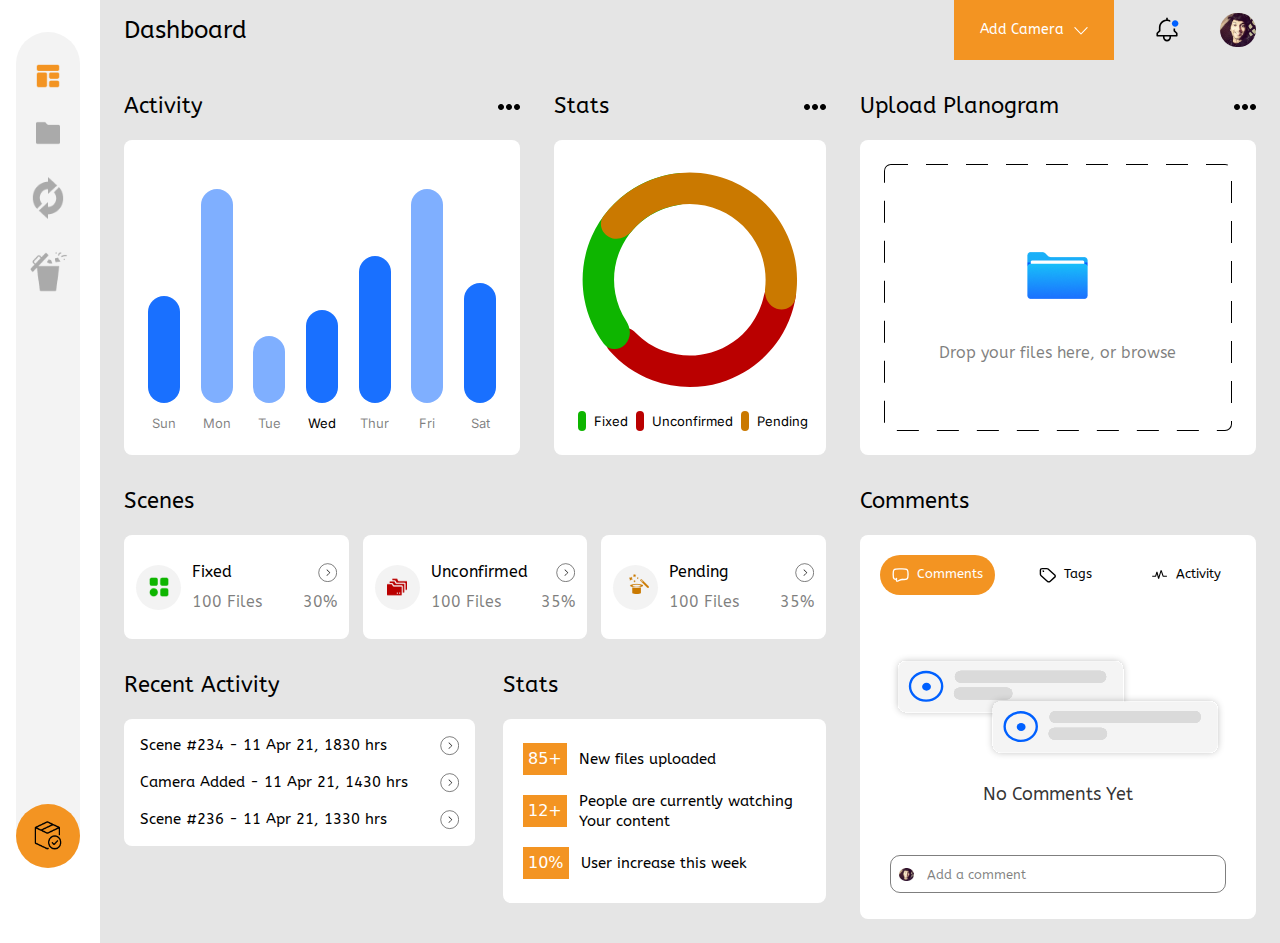
==== index.html @ b5edf94a "stockfull" ====
<!DOCTYPE html>
<html lang="en">
<head>
    <meta charset="UTF-8">
    <meta http-equiv="X-UA-Compatible" content="IE=edge">
    <meta name="viewport" content="width=device-width, initial-scale=1.0">
    <title>StockFull</title>

    <!--Bootstap CSS File-->
    <link rel="stylesheet" href="css/bootstrap.min.css">
    <!-- Theme CSS File -->
    <link rel="stylesheet" href="css/style.css">
    <!-- Media CSS File -->
    <link rel="stylesheet" href="css/media.css">

</head>
<body>
    <main class="main__area-wrapper">

        <!-- Side Nav Start Here -->

        <header class="sidenav__area" id="sidenav">
            <div class="menu__wrapper">
                <ul class="side__menus">
                    <li class="menu__item">
                        <a href="" class="menu__link menu__active">
                            <img src="./img/dashboard.png" alt="stockFull" class="img-fluid">
                            <img src="./img/dashboard-active.png" alt="stockfull" class="img-fluid active-img">
                        </a>
                    </li>
                    <li class="menu__item">
                        <a href="" class="menu__link">
                            <img src="./img/scenes.png" alt="stockfull" class="img-fluid">
                        </a>
                    </li>
                    <li class="menu__item">
                        <a href="" class="menu__link">
                            <img src="./img/cameras.png" alt="stockfull" class="img-fluid cameras-img">
                        </a>
                    </li>
                    <li class="menu__item">
                        <a href="" class="menu__link">
                            <img src="./img/trash.png" alt="stockfull" class="img-fluid trash-img">
                        </a>
                    </li>
                    
                </ul>
                <ul class="admin__menu">
                    <li class="menu__item">
                        <a href="" class="menu__link">
                            <img src="./img/admin.png" alt="stockFull" class="img-fluid">
                        </a>
                    </li>
            </div>
        </header>

        <!-- Side Nav End Here -->


        <!-- Main Content Start Here -->
        <div class="main__content dashboard--page">

            <!-- Top Nav Area -->

            <div class="topnav__area">
                <div class="page--title">
                    <h3>Dashboard</h3>
                </div>
                <div class="nav__item-wrapper">
                    <ul class="topnav--nav">
                        <li class="topnav__item">
                            <a href="#" class="topnav__link add__camera-btn">
                                <span>Add Camera</span>
                                <span>
                                    <svg width="26" height="15" viewBox="0 0 26 15" fill="none" xmlns="http://www.w3.org/2000/svg">
                                    <path d="M13.769 14.5674L25.0527 2.72479C25.2411 2.52719 25.3462 2.26467 25.3462 1.99167C25.3462 1.71867 25.2411 1.45614 25.0527 1.25854L25.04 1.24579C24.9487 1.14967 24.8388 1.07313 24.7169 1.02082C24.5951 0.968518 24.4639 0.941545 24.3313 0.941545C24.1987 0.941545 24.0675 0.968518 23.9457 1.02082C23.8239 1.07313 23.7139 1.14967 23.6226 1.24579L12.9976 12.3978L2.37688 1.24579C2.28556 1.14967 2.17564 1.07313 2.05381 1.02082C1.93198 0.968518 1.80078 0.941545 1.6682 0.941545C1.53561 0.941545 1.40441 0.968518 1.28258 1.02082C1.16075 1.07313 1.05083 1.14967 0.959509 1.24579L0.946756 1.25854C0.758387 1.45614 0.653303 1.71867 0.653303 1.99167C0.653303 2.26467 0.758387 2.52719 0.946756 2.72479L12.2305 14.5674C12.3297 14.6716 12.4491 14.7545 12.5813 14.8111C12.7135 14.8678 12.8559 14.897 12.9997 14.897C13.1436 14.897 13.286 14.8678 13.4182 14.8111C13.5504 14.7545 13.6698 14.6716 13.769 14.5674Z" fill="white"/>
                                    </svg>
                                </span>
                            </a>
                        </li>
                        <li class="topnav__item">
                            <a href="" class="topnav__link notification">
                                <svg width="32" height="32" viewBox="0 0 32 32" fill="none" xmlns="http://www.w3.org/2000/svg">
                                    <path d="M26 16.586V14H24V17C24.0001 17.2652 24.1054 17.5195 24.293 17.707L27 20.414V22H5V20.414L7.707 17.707C7.89455 17.5195 7.99994 17.2652 8 17V13C7.99721 11.5948 8.3653 10.2137 9.06709 8.99632C9.76887 7.7789 10.7795 6.76823 11.9969 6.06641C13.2143 5.36458 14.5953 4.99644 16.0005 4.99918C17.4058 5.00192 18.7853 5.37543 20 6.082V3.847C19.0481 3.42552 18.0356 3.15688 17 3.051V1H15V3.05C12.5346 3.30093 10.2498 4.45712 8.58737 6.29498C6.92498 8.13285 6.0031 10.5218 6 13V16.586L3.293 19.293C3.10545 19.4805 3.00006 19.7348 3 20V23C3 23.2652 3.10536 23.5196 3.29289 23.7071C3.48043 23.8946 3.73478 24 4 24H11V25C11 26.3261 11.5268 27.5979 12.4645 28.5355C13.4021 29.4732 14.6739 30 16 30C17.3261 30 18.5979 29.4732 19.5355 28.5355C20.4732 27.5979 21 26.3261 21 25V24H28C28.2652 24 28.5196 23.8946 28.7071 23.7071C28.8946 23.5196 29 23.2652 29 23V20C28.9999 19.7348 28.8946 19.4805 28.707 19.293L26 16.586ZM19 25C19 25.7956 18.6839 26.5587 18.1213 27.1213C17.5587 27.6839 16.7956 28 16 28C15.2044 28 14.4413 27.6839 13.8787 27.1213C13.3161 26.5587 13 25.7956 13 25V24H19V25Z" fill="black"/>
                                    <path d="M26 12C28.2091 12 30 10.2091 30 8C30 5.79086 28.2091 4 26 4C23.7909 4 22 5.79086 22 8C22 10.2091 23.7909 12 26 12Z" fill="#0060FF"/>
                                </svg>    
                            </a>
                        </li>
                        <li class="topnav__item">
                            <a href="#" class="topnav__link profile">
                                <img src="./img/profile--img.png" alt="stockfull" class="img-fluid">
                            </a>
                        </li>
                        <li class="topnav__item toggle__menu">
                            <button id="toggle__menu">
                                <svg fill="none" stroke="currentColor" viewBox="0 0 24 24" xmlns="http://www.w3.org/2000/svg"><path stroke-linecap="round" stroke-linejoin="round" stroke-width="2" d="M4 6h16M4 12h16m-7 6h7"></path>
                                </svg>
                            </button>
                        </li>
                    </ul>
                </div>
            </div>

            <!-- Top Nav Area -->

            <!-- Activity--Stats--Planogram Area -->

            <div class="activity--stats--planogram__area">
                <div class="activity--wrapper">
                    <div class="activity--title">
                        <h4 class="subheading">Activity</h4>
                        <a href="#">
                            <img src="./img/3-dots.png" alt="stockfull" class="img-fluid">
                        </a>
                    </div>
                    <div class="activity--content">
                        <div class="activity--content--wrapper">
                            <div class="activity--chart">
                                <div class="daily--activity">
                                    <div class="chart--col" style="height:40%; background:rgba(0, 96, 255, 0.9);"></div>
                                    <span>Sun</span>
                                </div>
                                <div class="daily--activity">
                                    <div class="chart--col" style="height:80%; background:rgba(0, 96, 255, 0.5);"></div>
                                    <span>Mon</span>
                                </div>
                                <div class="daily--activity">
                                    <div class="chart--col" style="height:25%; background:rgba(0, 96, 255, 0.5);"></div>
                                    <span>Tue</span>
                                </div>
                                <div class="daily--activity">
                                    <div class="chart--col" style="height:35%; background:rgba(0, 96, 255, 0.9);"></div>
                                    <span class="today">Wed</span>
                                </div>
                                <div class="daily--activity">
                                    <div class="chart--col" style="height:55%; background:rgba(0, 96, 255, 0.9);"></div>
                                    <span>Thur</span>
                                </div>
                                <div class="daily--activity">
                                    <div class="chart--col" style="height:80%; background:rgba(0, 96, 255, 0.5);"></div>
                                    <span>Fri</span>
                                </div>
                                <div class="daily--activity">
                                    <div class="chart--col" style="height:45%; background:rgba(0, 96, 255, 0.9);"></div>
                                    <span>Sat</span>
                                </div>
                            </div>
                        </div>
                    </div>
                </div>
                <div class="stats--wrapper">
                    <div class="stats--title">
                        <h4 class="subheading">Stats</h4>
                        <a href="#">
                            <img src="./img/3-dots.png" alt="stockfull" class="img-fluid">
                        </a>
                    </div>
                    <div class="stats--content">
                        <div class="stats--content-wrapper">
                            <div class="stats--chart">
                                <svg width="216" height="215" viewBox="0 0 216 215" fill="none" xmlns="http://www.w3.org/2000/svg">
                                    <path d="M199.326 107.778C207.971 107.778 215.161 114.823 213.903 123.375C211.321 140.938 204.403 157.671 193.67 172.014C179.796 190.556 160.29 204.107 138.073 210.641C115.855 217.174 92.119 216.338 70.416 208.257C53.6275 202.007 38.7535 191.681 27.0756 178.312C21.3888 171.801 23.6212 161.986 30.8897 157.307V157.307C38.1582 152.627 47.8016 154.841 53.8721 160.995C61.591 168.821 70.966 174.919 81.384 178.798C96.7241 184.51 113.501 185.101 129.205 180.483C144.909 175.865 158.695 166.287 168.502 153.181C175.163 144.281 179.744 134.078 181.998 123.319C183.771 114.859 190.682 107.778 199.326 107.778V107.778Z" fill="#BA0000"/>
                                    <path d="M43.1256 172.478C37.0131 178.591 26.9479 178.694 21.7895 171.757C12.0539 158.665 5.3918 143.464 2.39828 127.286C-1.549 105.953 1.06803 83.9252 9.90368 64.1113C18.7393 44.2974 33.3779 27.63 51.8856 16.3109C65.9214 7.72673 81.6817 2.52481 97.9273 1.01847C106.535 0.220356 113.185 7.77686 112.722 16.4089V16.4089C112.259 25.041 104.819 31.5628 96.2757 32.8804C86.4101 34.4019 76.8899 37.8658 68.2864 43.1276C55.2049 51.1282 44.8581 62.9089 38.613 76.9137C32.3678 90.9185 30.518 106.488 33.308 121.567C35.1429 131.483 38.928 140.88 44.3889 149.236C49.1179 156.473 49.2382 166.366 43.1256 172.478V172.478Z" fill="#0EB500"/>
                                    <path d="M27.0067 64.8767C19.3714 60.8236 16.3237 51.23 21.4444 44.2654C34.1285 27.014 51.7712 13.8515 72.1915 6.65558C97.5627 -2.28497 125.368 -1.36174 150.09 9.24208C174.812 19.8459 194.645 39.3555 205.654 63.9001C214.514 83.6551 217.138 105.51 213.38 126.59C211.864 135.101 202.812 139.505 194.613 136.766V136.766C186.414 134.027 182.103 125.122 183.101 116.535C184.669 103.063 182.601 89.3142 176.972 76.7644C169.191 59.4159 155.173 45.6262 137.699 38.1313C120.225 30.6363 100.572 29.9838 82.639 36.3031C69.6666 40.8744 58.2801 48.8525 49.5988 59.2737C44.0658 65.9155 34.6421 68.9298 27.0067 64.8767V64.8767Z" fill="#CA7900"/>
                                </svg>
                            </div>
                            <div class="stats--chart-info">
                                <div class="stats--chart-info-text">
                                    <span class="fixed"></span>
                                    <span>Fixed</span>
                                </div>
                                <div class="stats--chart-info-text">
                                    <span class="unconfirmed"></span>
                                    <span>Unconfirmed</span>
                                </div>
                                <div class="stats--chart-info-text">
                                    <span class="pending"></span>
                                    <span>Pending</span>
                                </div>
                            </div>
                        </div>
                    </div>
                </div>
                <div class="planogram--wrapper">
                    <div class="planogram--title">
                        <h4 class="subheading">Upload Planogram</h4>
                        <a href="#">
                            <img src="./img/3-dots.png" alt="stockfull" class="img-fluid">
                        </a>
                    </div>
                    <div class="planogram--content">
                        <label class="planogram--content-wrapper" for="file">
                            <img src="./img/file.png" alt="stockfull" class="img-fluid">
                            <h2>Drop your files here, or browse</h2>
                        </label>
                        <input type="file" name="file" id="file">
    
                    </div>
                </div>

            </div>

            <!-- Activity--Stats--Planogram -->


            <!-- Scene--Comment Area -->

            <div class="scene--comment__area">
                <div class="scene--recent--activity--wrapper">
                    <div class="scene--wrapper">
                        <div class="scene--title">
                            <h4 class="subheading">Scenes</h4>
                        </div>
                        <div class="scene--content">
                            <div class="scene--content-box">
                                <div class="scene--content-box--img">
                                    <div class="scene__img-box">
                                        <img src="./img/fixed.png" alt="stockfull" class="img-fluid" />
                                    </div>
                                </div>
                                <div class="scene--content-box--text">
                                    <div class="top__text">
                                        <h5>Fixed</h5>
                                        <a href="#">
                                            <img src="./img/right--arrow.svg" alt="stockfull" class="img-fluid" />
                                        </a>
                                    </div>
                                    <div class="bottom__text">
                                        <p>100 Files</p>
                                        <span>30%</span>
                                    </div>
                                </div>
                            </div>
                            <div class="scene--content-box">
                                <div class="scene--content-box--img">
                                    <div class="scene__img-box">
                                        <img src="./img/unconfirmed.png" alt="stockfull" class="img-fluid" />
                                    </div>
                                </div>
                                <div class="scene--content-box--text">
                                    <div class="top__text">
                                        <h5>Unconfirmed</h5>
                                        <a href="#">
                                            <img src="./img/right--arrow.svg" alt="stockfull" class="img-fluid" />
                                        </a>
                                    </div>
                                    <div class="bottom__text">
                                        <p>100 Files</p>
                                        <span>35%</span>
                                    </div>
                                </div>
                            </div>
                            <div class="scene--content-box">
                                <div class="scene--content-box--img">
                                    <div class="scene__img-box">
                                        <img src="./img/pending.png" alt="stockfull" class="img-fluid pending--img" />
                                    </div>
                                </div>
                                <div class="scene--content-box--text">
                                    <div class="top__text">
                                        <h5>Pending</h5>
                                        <a href="#">
                                            <img src="./img/right--arrow.svg" alt="stockfull" class="img-fluid" />
                                        </a>
                                    </div>
                                    <div class="bottom__text">
                                        <p>100 Files</p>
                                        <span>35%</span>
                                    </div>
                                </div>
                            </div>
                        </div>
                    </div>
                    <div class="recent--activity-stats__area">
                        <div class="recent--activity">
                            <div class="recent--activity--title">
                                <h4 class="subheading">Recent Activity</h4>
                            </div>
                            <div class="recent--activity--content">
                                <div class="recent--activity--text">
                                    <h5>Scene #234 - 11 Apr 21, 1830 hrs</h5>
                                    <a href="#">
                                        <img src="./img/right--arrow.svg" alt="stockfull" class="img-fluid" />
                                    </a>
                                </div>
                                <div class="recent--activity--text">
                                    <h5>Camera Added - 11 Apr 21, 1430 hrs </h5>
                                    <a href="#">
                                        <img src="./img/right--arrow.svg" alt="stockfull" class="img-fluid" />
                                    </a>
                                </div>
                                <div class="recent--activity--text">
                                    <h5>Scene #236 - 11 Apr 21, 1330 hrs</h5>
                                    <a href="#">
                                        <img src="./img/right--arrow.svg" alt="stockfull" class="img-fluid" />
                                    </a>
                                </div>
                                
                            </div>
                        </div>
                        <div class="stats--area">
                            <div class="stats--title">
                                <h4 class="subheading">Stats</h4>
                            </div>
                            <div class="recent-stats--content">
                                <div class="single--stats--content">
                                    <span>85+</span>
                                    <span>New files uploaded</span>
                                </div>
                                <div class="single--stats--content">
                                    <span>12+</span>
                                    <span>People are currently watching Your content</span>
                                </div>
                                <div class="single--stats--content">
                                    <span>10%</span>
                                    <span>User increase this week</span>
                                </div>
                            </div>
                        </div>
                    </div>
                </div>
                <div class="comment--wrapper">
                    <div class="comment--title">
                        <h4 class="subheading">Comments</h4>
                    </div>
                    <div class="comment--tab">
                        <ul class="nav nav-tabs" id="myTab" role="tablist">
                            <li class="nav-item" role="presentation">
                                <button class="nav-link active comments" id="comment-tab" data-bs-toggle="tab" data-bs-target="#comment-tab-pane" type="button" role="tab" aria-controls="comment-tab-pane" aria-selected="true">
                                    <svg width="21" height="18" viewBox="0 0 21 18" fill="none" xmlns="http://www.w3.org/2000/svg">
                                        <path d="M12.4835 14.5872C15.9499 14.5872 17.6835 14.5872 18.7599 13.6257C19.8372 12.665 19.8373 11.1178 19.8373 8.02418C19.8373 4.93055 19.8372 3.38332 18.7599 2.42266C17.6835 1.46118 15.9499 1.46118 12.4835 1.46118H8.80666C5.3403 1.46118 3.60666 1.46118 2.53026 2.42266C1.45293 3.38332 1.45293 4.93055 1.45293 8.02418C1.45293 11.1178 1.45293 12.665 2.53026 13.6257C3.1305 14.1622 3.93482 14.3993 5.1298 14.5035" stroke="white" stroke-width="1.64075" stroke-linecap="round" stroke-linejoin="round"/>
                                        <path d="M12.4835 14.5872C11.3474 14.5872 10.0954 14.9974 8.95282 15.5265C7.11623 16.3773 6.19793 16.803 5.74568 16.5315C5.29342 16.2608 5.37891 15.4199 5.5508 13.7389L5.58941 13.3566" stroke="white" stroke-width="1.64075" stroke-linecap="round"/>
                                    </svg>                                        
                                    <span>Comments</span>
                                </button>
                            </li>
                            <li class="nav-item" role="presentation">
                                <button class="nav-link tags" id="tag-tab" data-bs-toggle="tab" data-bs-target="#tags-tab-pane" type="button" role="tab" aria-controls="tags-tab-pane" aria-selected="false">
                                    <svg width="20" height="18" viewBox="0 0 20 18" fill="none" xmlns="http://www.w3.org/2000/svg">
                                        <path d="M12.9042 16.5281C12.7194 16.693 12.5001 16.8239 12.2587 16.9131C12.0173 17.0024 11.7586 17.0483 11.4973 17.0483C11.236 17.0483 10.9773 17.0024 10.7359 16.9131C10.4945 16.8239 10.2752 16.693 10.0904 16.5281L2.23207 9.5147C1.85901 9.18183 1.64938 8.73033 1.64929 8.25952V3.23555C1.64929 2.25684 2.54093 1.46107 3.63847 1.46107H9.26683C9.79354 1.46107 10.3 1.64812 10.6732 1.98119L18.5316 8.99458C18.7164 9.15944 18.863 9.35518 18.963 9.57062C19.063 9.78606 19.1145 10.017 19.1145 10.2502C19.1145 10.4834 19.063 10.7143 18.963 10.9297C18.863 11.1451 18.7164 11.3409 18.5316 11.5058L12.9042 16.5281Z" stroke="black" stroke-width="1.64075" stroke-linecap="round" stroke-linejoin="round"/>
                                        <path d="M4.86655 4.3324L5.32615 4.74259" stroke="black" stroke-width="1.64075" stroke-linecap="round"/>
                                    </svg>
                                    <span>Tags</span>                                        
                                </button>
                            </li>
                            <li class="nav-item" role="presentation">
                                <button class="nav-link activity" id="activity-tab" data-bs-toggle="tab" data-bs-target="#activity-tab-pane" type="button" role="tab" aria-controls="activity-tab-pane" aria-selected="false">
                                    <svg width="27" height="24" viewBox="0 0 27 24" fill="none" xmlns="http://www.w3.org/2000/svg">
                                        <path d="M19.9247 13.3824L16.9258 4.46078H15.2597L12.1908 14.334L10.2448 6.9737H8.62873L6.67942 13.3824H1.93109V14.8544H7.31253L8.1289 14.3043L9.3618 10.2896L11.2445 17.8432H12.9605L16.0761 7.37517L18.5086 14.334L19.3083 14.8693H25.2562V13.3824H19.9247Z" fill="black"/>
                                    </svg>                                        
                                    <span>Activity</span>
                                </button>
                            </li>
                        </ul>
                        <div class="tab-content" id="commentsTabContent">
                            <div class="tab-pane fade show active" id="comment-tab-pane" role="tabpanel" aria-labelledby="comment-tab" tabindex="0">
                                <div class="comment--content-wrapper">
                                    <div class="no--comment">
                                        <img src="./img/comments.svg" alt="stockfull" class="img-fluid">
                                        <h6>No Comments Yet</h6>
                                    </div>
                                    <!-- <div class="comments--list">
                                        
                                    </div> -->
                                    <div class="comment--input-box">
                                        <div class="profile--img">
                                            <img src="./img/profile.png" alt="stockfull" class="img-fluid">
                                        </div>
                                        <div class="input--box">
                                            <input type="text" placeholder="Add a comment">
                                        </div>
                                    </div>
                                </div>
                            </div>
                            <div class="tab-pane fade" id="tags-tab-pane" role="tabpanel" aria-labelledby="tag-tab" tabindex="0">
                                tags goes Here
                            </div>
                            <div class="tab-pane fade" id="activity-tab-pane" role="tabpanel" aria-labelledby="activity-tab" tabindex="0">
                                activity goes here
                            </div>
                        </div>
                    </div>
                </div>
            </div>

            <!-- Scene--Comment Area -->


        </div>
        <!-- Main Content End Here -->

    </main>


    <!-- Script File -->
    <script src="js/popper.min.js"></script>
    <script src="js/bootstrap.min.js"></script>
    <script src="js/script.js"></script>
</body>
</html>
---- css/style.css ----
@import url('https://fonts.googleapis.com/css2?family=ABeeZee:ital@0;1&family=Inter:wght@400;500;600&display=swap');
/*
font-family: 'ABeeZee', sans-serif;
font-family: 'Inter', sans-serif;

*/
*,
*::before,
*::after{
    margin: 0;
    padding: 0;
    box-sizing: border-box;
}

/** Common CSS **/
p{
    margin-bottom: 0;
}
.subheading{
    font-family: 'ABeeZee', sans-serif;
    font-style: normal;
    font-size: 22px;
    line-height:26px;
    font-weight:400;
    color: rgba(0, 0, 0, 1);
    margin-bottom: 0;
}




/* Main Wrapper CSS */

.main__area-wrapper{
    display: flex;
}

/** Side Nav Start Here **/

.sidenav__area{
    display: flex;
    justify-content: center;
    padding: 49px 19px 68px 18px;
    background: #fff;
    max-width: 124px;
    height:100vh;
    position:fixed;
    left: 0;
    top: 0;
}
.menu__wrapper{
    display: flex;
    flex-direction: column;
    align-items: center;
    justify-content: space-between;
    background: #F3F3F3;
    width:86px;
    height: 100%;
    border-radius:50px;
    padding:51px 16px 0 16px;
}

.scene--page .topnav__area{
    padding-top: 24px;
}

.side__menus,
.admin__menu{
    list-style-type: none;
    padding-left: 0;
    margin-bottom: 0;
    text-align: center;
}
.side__menus .menu__item:not(:last-child){
    margin-bottom:52px;
}
.side__menus .menu__item .menu__link img{
    display: inline-block;
    text-align: center;
    width: 34px;
    height:34px;
    margin-right: 0;
}
.side__menus .menu__item .menu__link img.cameras-img,
.side__menus .menu__item .menu__link img.trash-img{
    width: 42px;
    height:42px;
}
.side__menus .menu__item .menu__link img.settings-img{
    width:40px;
    height:40px;
}
.side__menus .menu__item .menu__link img.active-img{
    display: none;
}
.side__menus .menu__item .menu__link.menu__active img:first-child{
    display: none;
}
.side__menus .menu__item .menu__link.menu__active img.active-img{
    display: block;
    margin: 0 auto;
}
.admin__menu .menu__item .menu__link{
    display:flex;
    justify-content:center;
    align-items: center;
    width:86px;
    height: 86px;
    padding: 16px;
    background-color: #F39422;
    border-radius: 50%;
}
.admin__menu .menu__item .menu__link img{
    width: 45px;
    height:45px;
}
/** Side Nav End Here **/


/* Main Content Start Here */
.main__content{
    background:#E5E5E5;
    width:calc(100% - 124px);
    padding-left: 64px;
    padding-right: 72px;
    margin-left: 124px;
    padding-bottom:32px;
}

/* Top Nav Bar Start*/

.topnav__area{
    display: flex;
    justify-content: space-between;
    align-items: center;
}
.topnav--nav{
    display: flex;
    flex-direction: row;
    padding-left: 0;
    margin-bottom: 0;
    list-style: none;
    align-items: center;
}
.topnav--nav li:not(:first-child){
    margin-left: 56px;
}

.topnav--nav .topnav__item .topnav__link.add__camera-btn{
    width: 306px;
    height: 118px;
    background: #F39422;
    display: inline-flex;
    align-items: center;
    justify-content: center;
    font-family: 'ABeeZee', sans-serif;
    font-style: normal;
    font-size: 23px;
    line-height:28px;
    font-weight:400;
    color: #fff;
    text-decoration: none;
}
.topnav--nav .topnav__item .topnav__link.add__camera-btn span svg{
    width: 22px;
    margin-left: 28px;
}
.topnav--nav .topnav__item .topnav__link.notification svg{
    width:26px;
}
.topnav--nav .topnav__item .topnav__link.profile img{
    width:62px;
    height:auto;
    border-radius:20px;
}
.topnav__area .page--title h3{
    font-family: 'ABeeZee', sans-serif;
    font-weight: 400;
    font-size:40px;
    line-height:48px;
    color: rgba(0, 0, 0, 1);
    margin-bottom:0;
}
.topnav__item.toggle__menu{
    display:none;
}
/* Top Nav Bar End*/


/* Activity--Stats--Planogram Area Start */

.activity--stats--planogram__area{
    display: flex;
    flex-wrap: wrap;
    padding-top: 56px;
}
.activity--wrapper{
    max-width: 35%;
    flex-basis: 35%;
    margin-right: 3%;
}
.stats--wrapper{
    max-width: 24%;
    flex-basis:24%;
    margin-right: 3%;
}
.planogram--wrapper{
    max-width: 35%;
    flex-basis: 35%;
}

.activity--title,
.stats--title,
.planogram--title{
    display: flex;
    align-items: center;
    justify-content:space-between;
    margin-bottom: 32px;
}

.activity--title a img,
.stats--title a img,
.planogram--title a img{
    width: 22px;
}

.activity--content,
.stats--content,
.planogram--content{
    background: #fff;
    border-radius:8px;
    height:315px;
    padding: 16px 30px;
}
.activity--content{
    display: flex;
    align-items: flex-end;
}
.activity--content--wrapper{
    display: flex;
    width: 100%;
    height: 100%;
}
.activity--chart{
    display: flex;
    justify-content: space-between;
    width: 100%;
}
.activity--chart .daily--activity:not(:last-child){
    margin-right: 10px;
}
.daily--activity{    
    display: flex;
    flex-direction: column;
    justify-content: flex-end;
    align-items: center;
    text-align: center;
    height: 100%;
}
.daily--activity span{
    display: inline-block;
    margin-top: 12px;
    font-family: 'Inter', sans-serif;
    font-style: normal;
    font-size: 13px;
    line-height:16px;
    font-weight:400;
    color: rgba(0, 0, 0, 0.5);
}
.chart--col{
    display:inline-block;
    width:40px;
    border-radius:16px;
}
.daily--activity span.today{
    color: #000000;
}

.stats--content{
    text-align: center;
    display: flex;
    align-items: flex-end;
    width: 100%;
}
.stats--content-wrapper{
    width: 100%;
}
.stats--chart{
    padding-bottom: 24px;
}
.stats--chart-info{
    display: flex;
    justify-content: space-between;
    align-items: center;
}
.stats--chart-info .stats--chart-info-text:not(:last-child){
    margin-right: 8px;
}

.stats--chart-info .stats--chart-info-text{
    display: flex;
    align-items: center;
}

.stats--chart-info .stats--chart-info-text span:first-child{
    width:8px;
    height:20px;
    display: inline-block;
    border-radius:15px;
    margin-right: 8px;
}
.stats--chart-info .stats--chart-info-text span.fixed{
    background:rgba(14, 181, 0, 1);
}
.stats--chart-info .stats--chart-info-text span.unconfirmed{
    background:rgba(186, 0, 0, 1);
}
.stats--chart-info .stats--chart-info-text span.pending{
    background:rgba(202, 121, 0, 1);
}
.stats--chart-info .stats--chart-info-text span:last-child{
    font-family: 'Inter', sans-serif;
    font-style: normal;
    font-size: 13px;
    line-height:16px;
    font-weight:400;
    color:rgba(0, 0, 0, 1);
}
.planogram--content{
    padding: 36px;
}
.planogram--content-wrapper{
    display: flex;
    align-items: center;
    justify-content: center;
    flex-direction: column;
    width: 100%;
    height: 100%;
    background-image: url("data:image/svg+xml,%3csvg width='100%25' height='100%25' xmlns='http://www.w3.org/2000/svg'%3e%3crect width='100%25' height='100%25' fill='none' rx='7' ry='7' stroke='black' stroke-width='2' stroke-dasharray='20%2c20' stroke-dashoffset='4' stroke-linecap='square'/%3e%3c/svg%3e");
    border-radius: 7px;
    cursor: pointer;
}
.planogram--content-wrapper h2{
    font-family: 'ABeeZee', sans-serif;
    font-style: normal;
    font-size: 20px;
    line-height:24px;
    color: rgba(0, 0, 0, 0.5);
    margin-top: 20px;
}
.planogram--content input[type="file"]{
    display: none;
}
/* Activity--Stats--Planogram End */


/* Scene--Comment Area */

.scene--comment__area{
    display: flex;
    flex-wrap: wrap;
    padding-top: 56px;
}
.scene--recent--activity--wrapper,
.all-scene--comment--wrapper{
    max-width: 62%;
    flex-basis: 62%;
    margin-right: 3%;
}
.comment--wrapper{
    max-width:35%;
    flex-basis: 35%;
}
.scene--title,
.comment--title{
    margin-bottom: 32px;
}
.scene--content{
    display: flex;
    flex-wrap: wrap;
    align-items: center;
}
.scene--content-box{
    max-width:31%;
    flex-basis: 31%;
    height:104px;
    background: #fff;
    border-radius:8px;
}
.scene--content .scene--content-box:not(:last-child){
    margin-right: 3.5%;
}

.scene--content-box{
    display: flex;
    flex-wrap: wrap;
    padding: 24px 20px;
    align-items: center;
}
.scene--content-box--img{
    max-width: 20%;
    flex-basis: 20%;
}
.scene--content-box--text{
    max-width:80%;
    flex-basis: 80%;
}
.scene__img-box{
    width:59px;
    height:59px;
    background:rgba(196, 196, 196, 0.2);
    display: inline-flex;
    align-items:center;
    justify-content:center;
    border-radius:50%;
}
.scene__img-box img{
    width:25px;
    height:25px;
}
.scene__img-box img.pending--img{
    margin-top: -6px;
    margin-left: 6px;
}
.scene--content-box--text{
    padding-left: 20px;
}
.scene--content-box--text .top__text,
.scene--content-box--text .bottom__text{
    display: inline-flex;
    align-items:center;
    justify-content:space-between;
    width:100%;
}
.scene--content-box--text .top__text{
    margin-bottom: 12px;
}
.scene--content-box--text .top__text h5{
    font-family: 'ABeeZee', sans-serif;
    font-style: normal;
    font-size: 20px;
    line-height:24px;
    color: #000000;
    margin-bottom: 0;
}

.scene--content-box--text .top__text a{
    display: inline-flex;
}

.scene--content-box--text .bottom__text p,
.scene--content-box--text .bottom__text span{
    font-family: 'ABeeZee', sans-serif;
    font-style: normal;
    font-size: 18px;
    line-height:22px;
    color: rgba(0, 0, 0, 0.5);
}

.recent--activity-stats__area{
    display: flex;
    flex-wrap: wrap;
    padding-top: 56px;
}

.recent--activity{
    max-width:62%;
    flex-basis:62%;
    margin-right: 7%;
}
.stats--area{
    max-width:31%;
    flex-basis: 31%;
}
.recent--activity--title{
    margin-bottom: 32px;;
}
.recent--activity--content{
    background-color: #fff;
    padding: 30px;
    border-radius:8px;
}
.recent--activity--content .recent--activity--text:not(:last-child){
    margin-bottom: 24px;
}
.recent--activity--text{
    display: flex;
    justify-content:space-between;
    width: 100%;
}
.recent--activity--text h5{
    font-family: 'ABeeZee', sans-serif;
    font-style: normal;
    font-size: 17px;
    line-height:21px;
    color: rgba(0, 0, 0, 1);
    margin-bottom: 0;
    padding-right: 8px;
}
.recent--activity--text a{
    display: inline-flex;
}
.recent-stats--content{
    background-color: #fff;
    padding:24px 20px;
    border-radius: 8px;
}
.single--stats--content{
    display: inline-flex;
    align-items: center;
    width: 100%;
}
.recent-stats--content .single--stats--content:not(:last-child){
    margin-bottom: 25px;
}
.single--stats--content span:first-child{
    background: rgba(243, 148, 34, 1);
    color: #fff;
    padding: 4px 5px;
    margin-right: 12px;
}
.single--stats--content span:last-child{
    font-family: 'ABeeZee', sans-serif;
    font-style: normal;
    font-size: 16px;
    line-height:20px;
    color: rgba(0, 0, 0, 1);
    margin-bottom: 0;
}
.comment--tab{
    background: #fff;
    height:384px;
    border-radius:8px;
    padding: 20px;
}
.comment--tab .nav.nav-tabs{
    width: 100%;
    justify-content: space-between;
    border:0;
}
.comment--tab .nav.nav-tabs li button{
    border:0;
}
.comment--tab .nav.nav-tabs li button{
    background:#fff;
    border-radius: 50px;
    font-family: 'ABeeZee', sans-serif;
    font-style: normal;
    font-size: 13px;
    line-height:16px;
    color: rgba(0, 0, 0, 1);
    padding: 10px 18px;
    min-width: 124px;
    height:40px;
}
.comment--tab .nav.nav-tabs li button svg{
    width: 17px;
    margin-right: 4px;
}
.comment--tab .nav.nav-tabs li button.active{
    background: rgba(243, 148, 34, 1);
    color: #fff;
}
.comment--tab .nav.nav-tabs li button:not(.activity) svg path{
    stroke: #000;
}
.comment--tab .nav.nav-tabs li button.active:not(.activity) svg path{
    stroke:#fff;
}
.comment--tab .nav.nav-tabs li button.active.activity svg path{
    fill:#fff;
}
.comment--content-wrapper{
    padding:15px 10px;
    border-radius:10px;
}
.comment--content-wrapper .no--comment{
    width: 100%;
    height:230px;
    display: flex;
    align-items:center;
    justify-content:center;
    flex-direction:column;
}
.comment--input-box{
    border: 1px solid rgba(0, 0, 0, 0.5);
    border-radius: 10px;
    padding: 6px 8px;
    display: flex;
    align-items:center;
    margin-top: 16px;
}
.no--comment h6{
    margin-top: 32px;
    margin-bottom: 0;
    font-family: 'ABeeZee', sans-serif;
    font-style: normal;
    font-size: 18px;
    line-height:2px;
    color: rgba(0, 0, 0, 0.8);
}
.profile--img{
    max-width: 6%;
    flex-basis: 6%;
    margin-right:4%;
}
.input--box{
    width:100%;
    max-width:90%;
    flex-basis: 90%;
}
.input--box input{
    width:100%;
    border: 0;
    box-shadow:none;
    outline: 0;
    font-family: 'ABeeZee', sans-serif;
    font-style: normal;
    font-size: 13px;
    line-height:16px;
    color: rgba(0, 0, 0, 1);
}
.input--box input::placeholder{
    color: rgba(0, 0, 0, 0.5);
}

.all-scene--comment--wrapper{
    display: flex;
    flex-wrap: wrap;
}
.all-scene-and-recent--scene{
    max-width: 56%;
    flex-basis: 56%;
    margin-right: 9%;;
}
.by--store{
    max-width:35%;
    flex-basis: 35%;
}
.all--scene-btn{
    width:180px;
    height:64px;
    background:rgba(243, 148, 34, 1);
    color: #fff;
    font-family: 'ABeeZee', sans-serif;
    font-style: normal;
    font-size: 20px;
    line-height:26px;
    border-radius:9px;
    border: none;
}
.all--scene-btn svg{
    width:21px;
    margin-right: 6px;
}
.recent--viewed-cameras--title{
    margin-top: 64px;
}
.by--store--title,
.recent--viewed-cameras--title{
    padding-bottom: 32px;
}

.by--store--content .content--list{
    padding-left: 0;
    list-style: none;
    padding: 24px;
    background-color: #fff;
}
.by--store--content .content--list li{
    display: flex;
    justify-content:space-between;
}
.by--store--content .content--list li:not(:last-child){
    margin-bottom: 23px;
}
.by--store--content .content--list li p{
    padding-right: 8px;
}
.by--store--content .content--list li p svg{
    margin-top: -8px;
    margin-right: 8px;
    width:16px;
}
.by--store--content .content--list li p span{
    font-family: 'ABeeZee', sans-serif;
    font-style: normal;
    font-size: 20px;
    line-height:26px;
    border-radius:9px;
}
.recent--viewed-cameras--list ul{
    padding-left: 0;
    list-style: none;
    display: grid;
    grid-template-columns: 1fr 1fr 1fr 1fr;
    grid-gap: 30px;
}
.recent--viewed-cameras--list ul li a svg{
    margin-top: -4px;
    margin-right: 8px;
    width:16px;
}
.recent--viewed-cameras--list ul li a{
    display: flex;
    align-items: center;
    justify-content: center;
    font-family: 'ABeeZee', sans-serif;
    font-style: normal;
    font-size: 20px;
    line-height:26px;
    text-decoration: none;
    background: #fff;
    width:100%;
    height:59px;
}

.recent-scene--table{
    padding-top: 56px;
}

.recent--scene--title{
    padding-bottom: 32px;
}
.recent--scene--content{
    background: #fff;
    border-radius: 8px;
    padding:20px;
}
.recent--scene--content table thead tr th{
    font-family: 'Inter',sans-serif;
    font-style: normal;
    font-weight: 500;
    font-size: 18px;
    line-height: 22px;
    color: #000000;
    vertical-align: middle;
    padding-top: 16px;
    padding-bottom: 16px;
}
.recent--scene--content table tbody tr td{
    font-family: 'ABeeZee',sans-serif;
    font-style: normal;
    font-weight: 400;
    font-size: 17.8px;
    line-height: 21px;
    color: #000000;
    vertical-align: middle;
    padding-top: 16px;
    padding-bottom: 16px;
}
.shared--img{
    display: flex;
}
.shared--img img:not(:first-child){
    margin-left: -5px;
}
.status--fixed{
    color: #0EB500!important;
}
.status--pending{
    color: #CA7900!important;
}
.status--unconfirmed{
    color: #BA0000!important;
}
/* Scene--Comment Area */









/* Main Content End Here */
---- css/media.css ----
@media (min-width: 1800px){
    
}

@media (min-width:1600px) and (max-width:1799px){
    .subheading{
        font-size: 22px;
        line-height: 28px;
    }
    /* Side Nav */
    .sidenav__area{
        padding: 32px 16px 32px 16px;
        max-width:100px;
    }
    .menu__wrapper{
        padding: 32px 12px 0 12px;
        width: 64px;
    }
    .admin__menu .menu__item .menu__link{
        width: 64px;
        height: 64px;
    }
    .side__menus .menu__item .menu__link img{
        width: 24px;
        height: 24px
    }
    .side__menus .menu__item:not(:last-child) {
        margin-bottom: 32px;
    }
    .admin__menu .menu__item .menu__link img {
        width: 32px;
        height: 34px;
    }
    /*  Side Nav */

    /* Main  Content */
    .main__content{
        width: 100%;
        margin-left: 100px;
        padding-left:24px;
        padding-right:24px;
        padding-bottom:24px;
    }

    /* Top Nav */
    
    .topnav__area .page--title h3{
        font-size: 26px;
        line-height: 22px;
    }
    .topnav--nav li:not(:first-child){
        margin-left: 40px;
    }

    .topnav--nav .topnav__item .topnav__link.add__camera-btn{
        width: 160px;
        height: 60px;
        font-size: 14px;
        line-height: 20px;
    }
    .topnav--nav .topnav__item .topnav__link.add__camera-btn span svg{
        width: 14px;
        margin-left: 10px;
    }
    .topnav--nav .topnav__item .topnav__link.notification svg {
        width:26px;
    }
    .topnav--nav .topnav__item .topnav__link.profile img{
        width: 36px;
    }
    /* Top Nav */

    /* Activity--Stats--Planogram Area */
    
    .activity--stats--planogram__area{
        padding-top: 32px;
    }

    .activity--chart .daily--activity:not(:last-child){
        margin-right: 4px;
    }
    .activity--content, .stats--content, .planogram--content {
        padding: 24px;
    }
    .chart--col{
        width: 32px;
    }
    .activity--title, .stats--title, .planogram--title{
        margin-bottom: 20px;
    }
    .planogram--content-wrapper h2{
        font-size:16px;
        margin-top: 12px;
    }
    /* Activity--Stats--Planogram Area */

    /*Scene--Comment Area*/

    .scene--comment__area,
    .recent--activity-stats__area{
        padding-top: 32px;
    }
    .comment--wrapper {
        max-width: 40%;
        flex-basis: 35%;
    }
    .scene--title, .comment--title,
    .recent--activity--title{
        margin-bottom:20px;
    }
    .scene--content-box{
        padding: 16px 12px;
        max-width: 32%;
        flex-basis: 32%;
    }
    .scene--content .scene--content-box:not(:last-child){
        margin-right: 2%;
    }
    .scene--content-box--text .top__text h5,
    .scene--content-box--text .bottom__text p, .scene--content-box--text .bottom__text span {
        font-size:16px
    }
    .scene--content-box--text .top__text{
        margin-bottom: 6px;
    }
    .scene__img-box{
        width: 45px;
        height: 45px
    }
    .scene__img-box img {
        width: 20px;
        height: 20px;
    }

    .scene--content-box--text {
        padding-left:16px;
    }
    .recent--activity {
        max-width: 50%;
        flex-basis: 50%;
        margin-right: 4%;
    }
    .stats--area {
        max-width: 46%;
        flex-basis: 46%;
    }
    .recent--activity--content{
        padding: 16px;
    }
    .recent--activity--text h5,
    .single--stats--content span:last-child {
        font-size:15px;
    }
    .recent--activity--content .recent--activity--text:not(:last-child),
    .recent-stats--content .single--stats--content:not(:last-child){
        margin-bottom: 16px;
    }
    .comment--tab .nav.nav-tabs li button{
        padding: 6px 12px;
        min-width: 100px;
    }
    .profile--img {
        max-width:5%;
        flex-basis:5%;
    }
    .input--box{
        width: 100%;
        max-width: 95%;
        flex-basis: 95%;
    }
    .all-scene-and-recent--scene{
        max-width:66%;
        flex-basis:66%;
    }
    .by--store {
        max-width: 25%;
        flex-basis: 25%;
    }
    /*Scene--Comment Area*/
}

@media (min-width:1400px) and (max-width:1599px){
    .subheading{
        font-size: 22px;
        line-height: 28px;
    }
    /* Side Nav */
    .sidenav__area{
        padding: 32px 16px 32px 16px;
        max-width:100px;
    }
    .menu__wrapper{
        padding: 32px 12px 0 12px;
        width: 64px;
    }
    .admin__menu .menu__item .menu__link{
        width: 64px;
        height: 64px;
    }
    .side__menus .menu__item .menu__link img{
        width: 24px;
        height: 24px
    }
    .side__menus .menu__item:not(:last-child) {
        margin-bottom: 32px;
    }
    .admin__menu .menu__item .menu__link img {
        width: 32px;
        height: 34px;
    }
    /*  Side Nav */

    /* Main  Content */
    .main__content{
        width: 100%;
        margin-left: 100px;
        padding-left:24px;
        padding-right:24px;
        padding-bottom:24px;
    }

    /* Top Nav */
    
    .topnav__area .page--title h3{
        font-size: 26px;
        line-height: 22px;
    }
    .topnav--nav li:not(:first-child){
        margin-left: 40px;
    }

    .topnav--nav .topnav__item .topnav__link.add__camera-btn{
        width: 160px;
        height: 60px;
        font-size: 14px;
        line-height: 20px;
    }
    .topnav--nav .topnav__item .topnav__link.add__camera-btn span svg{
        width: 14px;
        margin-left: 10px;
    }
    .topnav--nav .topnav__item .topnav__link.notification svg {
        width:26px;
    }
    .topnav--nav .topnav__item .topnav__link.profile img{
        width: 36px;
    }
    /* Top Nav */

    /* Activity--Stats--Planogram Area */
    
    .activity--stats--planogram__area{
        padding-top: 32px;
    }

    .activity--chart .daily--activity:not(:last-child){
        margin-right: 4px;
    }
    .activity--content, .stats--content, .planogram--content {
        padding: 24px;
    }
    .chart--col{
        width: 32px;
    }
    .activity--title, .stats--title, .planogram--title{
        margin-bottom: 20px;
    }
    .planogram--content-wrapper h2{
        font-size:16px;
        margin-top: 12px;
    }
    /* Activity--Stats--Planogram Area */

    /*Scene--Comment Area*/

    .scene--comment__area,
    .recent--activity-stats__area{
        padding-top: 32px;
    }
    .comment--wrapper {
        max-width: 40%;
        flex-basis: 35%;
    }
    .scene--title, .comment--title,
    .recent--activity--title{
        margin-bottom:20px;
    }
    .scene--content-box{
        padding: 16px 12px;
        max-width: 32%;
        flex-basis: 32%;
    }
    .scene--content .scene--content-box:not(:last-child){
        margin-right: 2%;
    }
    .scene--content-box--text .top__text h5,
    .scene--content-box--text .bottom__text p, .scene--content-box--text .bottom__text span {
        font-size:16px
    }
    .scene--content-box--text .top__text{
        margin-bottom: 6px;
    }
    .scene__img-box{
        width: 45px;
        height: 45px
    }
    .scene__img-box img {
        width: 20px;
        height: 20px;
    }

    .scene--content-box--text {
        padding-left:16px;
    }
    .recent--activity {
        max-width: 50%;
        flex-basis: 50%;
        margin-right: 4%;
    }
    .stats--area {
        max-width: 46%;
        flex-basis: 46%;
    }
    .recent--activity--content{
        padding: 16px;
    }
    .recent--activity--text h5,
    .single--stats--content span:last-child {
        font-size:15px;
    }
    .recent--activity--content .recent--activity--text:not(:last-child),
    .recent-stats--content .single--stats--content:not(:last-child){
        margin-bottom: 16px;
    }
    .comment--tab .nav.nav-tabs li button{
        padding: 6px 12px;
        min-width: 100px;
    }
    .profile--img {
        max-width:5%;
        flex-basis:5%;
    }
    .input--box{
        width: 100%;
        max-width: 95%;
        flex-basis: 95%;
    }
    .all-scene-and-recent--scene{
        max-width:66%;
        flex-basis:66%;
    }
    .by--store {
        max-width: 25%;
        flex-basis: 25%;
    }
    .recent--viewed-cameras--list ul{
        grid-template-columns: 1fr 1fr 1fr;
        grid-gap: 20px;
    }
    /*Scene--Comment Area*/

    /* Main  Content */
}

@media (min-width:1200px) and (max-width:1399px){


    .subheading{
        font-size: 22px;
        line-height: 28px;
    }
    /* Side Nav */
    .sidenav__area{
        padding: 32px 16px 32px 16px;
        max-width:100px;
    }
    .menu__wrapper{
        padding: 32px 12px 0 12px;
        width: 64px;
    }
    .admin__menu .menu__item .menu__link{
        width: 64px;
        height: 64px;
    }
    .side__menus .menu__item .menu__link img{
        width: 24px;
        height: 24px
    }
    .side__menus .menu__item:not(:last-child) {
        margin-bottom: 32px;
    }
    .admin__menu .menu__item .menu__link img {
        width: 32px;
        height: 34px;
    }
    /*  Side Nav */

    /* Main  Content */
    .main__content{
        width: 100%;
        margin-left: 100px;
        padding-left:24px;
        padding-right:24px;
        padding-bottom:24px;
    }

    /* Top Nav */
    
    .topnav__area .page--title h3{
        font-size: 24px;
        line-height: 22px;
    }
    .topnav--nav li:not(:first-child){
        margin-left: 40px;
    }
    

    .topnav--nav .topnav__item .topnav__link.add__camera-btn{
        width: 160px;
        height: 60px;
        font-size: 14px;
        line-height: 20px;
    }
    .topnav--nav .topnav__item .topnav__link.add__camera-btn span svg{
        width: 14px;
        margin-left: 10px;
    }
    .topnav--nav .topnav__item .topnav__link.notification svg {
        width:26px;
    }
    .topnav--nav .topnav__item .topnav__link.profile img{
        width: 36px;
    }
    /* Top Nav */

    /* Activity--Stats--Planogram Area */
    
    .activity--stats--planogram__area{
        padding-top: 32px;
    }

    .activity--chart .daily--activity:not(:last-child){
        margin-right: 4px;
    }
    .activity--content, .stats--content, .planogram--content {
        padding: 24px;
    }
    .chart--col{
        width: 32px;
    }
    .activity--title, .stats--title, .planogram--title{
        margin-bottom: 20px;
    }
    .planogram--content-wrapper h2{
        font-size:16px;
        margin-top: 12px;
    }
    /* Activity--Stats--Planogram Area */

    /*Scene--Comment Area*/

    .scene--comment__area,
    .recent--activity-stats__area{
        padding-top: 32px;
    }
    .comment--wrapper {
        max-width: 40%;
        flex-basis: 35%;
    }
    .scene--title, .comment--title,
    .recent--activity--title{
        margin-bottom:20px;
    }
    .scene--content-box{
        padding: 16px 12px;
        max-width: 32%;
        flex-basis: 32%;
    }
    .scene--content .scene--content-box:not(:last-child){
        margin-right: 2%;
    }
    .scene--content-box--text .top__text h5,
    .scene--content-box--text .bottom__text p, .scene--content-box--text .bottom__text span {
        font-size:16px
    }
    .scene--content-box--text .top__text{
        margin-bottom: 6px;
    }
    .scene__img-box{
        width: 45px;
        height: 45px
    }
    .scene__img-box img {
        width: 20px;
        height: 20px;
    }

    .scene--content-box--text {
        padding-left:16px;
    }
    .recent--activity {
        max-width: 50%;
        flex-basis: 50%;
        margin-right: 4%;
    }
    .stats--area {
        max-width: 46%;
        flex-basis: 46%;
    }
    .recent--activity--content{
        padding: 16px;
    }
    .recent--activity--text h5,
    .single--stats--content span:last-child {
        font-size:15px;
    }
    .recent--activity--content .recent--activity--text:not(:last-child),
    .recent-stats--content .single--stats--content:not(:last-child){
        margin-bottom: 16px;
    }
    .comment--tab .nav.nav-tabs li button{
        padding: 6px 12px;
        min-width: 100px;
    }
    .profile--img {
        max-width:5%;
        flex-basis:5%;
    }
    .input--box{
        width: 100%;
        max-width: 95%;
        flex-basis: 95%;
    }

    .all-scene-and-recent--scene{
        max-width:60%;
        flex-basis:60%;
        margin-right: 6%;
    }
    .by--store {
        max-width: 34%;
        flex-basis: 34%;
    }
    .recent--viewed-cameras--list ul{
        grid-template-columns: 1fr 1fr 1fr;
        grid-gap: 20px;
    }
    .all--scene-btn {
        width: 160px;
        height: 56px;
        font-size: 16px;
        line-height: 22px;
    }
    .recent--viewed-cameras--title{
        margin-top: 32px;
    }
    .recent-scene--table{
        padding-top: 32px;
    }
    /*Scene--Comment Area*/

    /* Main  Content */



}

@media ( min-width:992px) and (max-width:1199px){


    .subheading{
        font-size: 22px;
        line-height: 28px;
    }
    /* Side Nav */
    .sidenav__area{
        padding: 18px;
        max-width:100px;
    }
    .menu__wrapper{
        padding: 32px 12px 0 12px;
        width: 64px;
    }
    .admin__menu .menu__item .menu__link{
        width: 64px;
        height: 64px;
    }
    .side__menus .menu__item .menu__link img{
        width: 24px;
        height: 24px
    }
    .side__menus .menu__item:not(:last-child) {
        margin-bottom: 32px;
    }
    .admin__menu .menu__item .menu__link img {
        width: 32px;
        height: 34px;
    }
    /*  Side Nav */

    /* Main  Content */
    .main__content{
        width: 100%;
        margin-left: 100px;
        padding-left:24px;
        padding-right:24px;
        padding-bottom:24px;
    }

    /* Top Nav */
    
    .topnav__area .page--title h3{
        font-size: 24px;
        line-height: 22px;
    }
    .topnav--nav li:not(:first-child){
        margin-left: 40px;
    }

    .topnav--nav .topnav__item .topnav__link.add__camera-btn{
        width: 160px;
        height: 60px;
        font-size: 14px;
        line-height: 20px;
    }
    .topnav--nav .topnav__item .topnav__link.add__camera-btn span svg{
        width: 14px;
        margin-left: 10px;
    }
    .topnav--nav .topnav__item .topnav__link.notification svg {
        width:26px;
    }
    .topnav--nav .topnav__item .topnav__link.profile img{
        width: 36px;
    }
    /* Top Nav */

    /* Activity--Stats--Planogram Area */
    
    .activity--stats--planogram__area{
        padding-top: 32px;
    }

    .activity--wrapper{
        max-width: 56%;
        flex-basis: 56%;
        margin-right: 4%;
    }
    .stats--wrapper{
        max-width:40%;
        flex-basis: 40%;
        margin-right: 0;
    }
    .planogram--wrapper{
        max-width: 100%;
        flex-basis: 100%;
        margin-right: 0;
    }
    .planogram--wrapper{
        margin-top: 32px;
    }

    .activity--chart .daily--activity:not(:last-child){
        margin-right: 4px;
    }
    .activity--content, .stats--content, .planogram--content {
        padding: 24px;
    }
    .chart--col{
        width: 32px;
    }
    .activity--title, .stats--title, .planogram--title{
        margin-bottom: 20px;
    }
    .planogram--content-wrapper h2{
        font-size:16px;
        margin-top: 12px;
    }
    /* Activity--Stats--Planogram Area */

    /*Scene--Comment Area*/

    .scene--comment__area,
    .recent--activity-stats__area{
        padding-top: 32px;
    }
    .scene--recent--activity--wrapper,
    .comment--wrapper{
        max-width:100%;
        flex-basis: 100%;
        margin-right: 0;
    }
    .scene--title, .comment--title,
    .recent--activity--title{
        margin-bottom:20px;
    }
    .scene--content-box{
        padding: 16px 12px;
        max-width: 32%;
        flex-basis: 32%;
    }
    .scene--content .scene--content-box:not(:last-child){
        margin-right: 2%;
    }
    .scene--content-box--text .top__text h5,
    .scene--content-box--text .bottom__text p, .scene--content-box--text .bottom__text span {
        font-size:16px
    }
    .scene--content-box--text .top__text{
        margin-bottom: 6px;
    }
    .scene__img-box{
        width: 45px;
        height: 45px
    }
    .scene__img-box img {
        width: 20px;
        height: 20px;
    }

    .scene--content-box--text {
        padding-left:16px;
    }
    .recent--activity {
        max-width: 50%;
        flex-basis: 50%;
        margin-right: 4%;
    }
    .stats--area {
        max-width: 46%;
        flex-basis: 46%;
    }
    .recent--activity--content{
        padding: 16px;
    }
    .recent--activity--text h5,
    .single--stats--content span:last-child {
        font-size:15px;
    }
    .recent--activity--content .recent--activity--text:not(:last-child),
    .recent-stats--content .single--stats--content:not(:last-child){
        margin-bottom: 16px;
    }
    .comment--wrapper{
        padding-top: 32px;
    }

    .profile--img {
        max-width:5%;
        flex-basis:5%;
    }
    .input--box{
        width: 100%;
        max-width: 95%;
        flex-basis: 95%;
    }

    .all-scene--comment--wrapper{
        max-width:100%;
        flex-basis: 100%;
        margin-right: 0;
    }
    .recent--viewed-cameras--list ul{
        grid-template-columns: 1fr 1fr 1fr;
    }
    .all--scene-btn {
        width: 160px;
        height: 56px;
        font-size: 16px;
        line-height: 22px;
    }
    /*Scene--Comment Area*/

    /* Main  Content */



}

@media (min-width:768px) and (max-width:991px){

    .subheading{
        font-size: 22px;
        line-height: 28px;
    }
    /* Side Nav */
    .sidenav__area{
        padding: 18px;
        transform:translateX(-100%);
        transition: all 0.4s ease-in-out;
        max-width:100px;
    }
    .sidenav__area.show{
        transform:translateX(0);
    }
    .menu__wrapper{
        padding: 32px 12px 0 12px;
        width: 64px;
    }
    .admin__menu .menu__item .menu__link{
        width: 64px;
        height: 64px;
    }
    .side__menus .menu__item .menu__link img{
        width: 24px;
        height: 24px
    }
    .side__menus .menu__item:not(:last-child) {
        margin-bottom: 32px;
    }
    .admin__menu .menu__item .menu__link img {
        width: 32px;
        height: 34px;
    }
    /*  Side Nav */

    /* Main  Content */
    .main__content{
        width: 100%;
        margin-left: 0;
        padding-left:24px;
        padding-right:24px;
        padding-bottom:24px;
    }

    /* Top Nav */
    
    .topnav__area .page--title h3{
        font-size: 24px;
        line-height: 22px;
    }
    .topnav--nav li:not(:first-child){
        margin-left: 40px;
    }

    .topnav--nav .topnav__item .topnav__link.add__camera-btn{
        width: 160px;
        height: 60px;
        font-size: 14px;
        line-height: 20px;
    }
    .topnav--nav .topnav__item .topnav__link.add__camera-btn span svg{
        width: 14px;
        margin-left: 10px;
    }
    .topnav--nav .topnav__item .topnav__link.notification svg {
        width:26px;
    }
    .topnav--nav .topnav__item .topnav__link.profile img{
        width: 36px;
    }
    .topnav__item.toggle__menu{
        display: block;
    }
    #toggle__menu{
        width: 30px;
        height: auto;
        background: transparent;
        border: 0;
    }
    /* Top Nav */

    /* Activity--Stats--Planogram Area */
    
    .activity--stats--planogram__area{
        padding-top: 32px;
    }

    .activity--wrapper{
        max-width: 56%;
        flex-basis: 56%;
        margin-right: 4%;
    }
    .stats--wrapper{
        max-width:40%;
        flex-basis: 40%;
        margin-right: 0;
    }
    .planogram--wrapper{
        max-width: 100%;
        flex-basis: 100%;
        margin-right: 0;
    }
    .planogram--wrapper{
        margin-top: 32px;
    }

    .activity--chart .daily--activity:not(:last-child){
        margin-right: 4px;
    }
    .activity--content, .stats--content, .planogram--content {
        padding: 24px;
    }
    .chart--col{
        width: 32px;
    }
    .activity--title, .stats--title, .planogram--title{
        margin-bottom: 20px;
    }
    .planogram--content-wrapper h2{
        font-size:16px;
        margin-top: 12px;
    }
    /* Activity--Stats--Planogram Area */

    /*Scene--Comment Area*/

    .scene--comment__area,
    .recent--activity-stats__area{
        padding-top: 32px;
    }
    .scene--recent--activity--wrapper,
    .comment--wrapper{
        max-width:100%;
        flex-basis: 100%;
        margin-right: 0;
    }
    .scene--title, .comment--title,
    .recent--activity--title{
        margin-bottom:20px;
    }
    .scene--content-box{
        padding: 16px 12px;
        max-width: 32%;
        flex-basis: 32%;
    }
    .scene--content .scene--content-box:not(:last-child){
        margin-right: 2%;
    }
    .scene--content-box--text .top__text h5,
    .scene--content-box--text .bottom__text p, .scene--content-box--text .bottom__text span {
        font-size:16px
    }
    .scene--content-box--text .top__text{
        margin-bottom: 6px;
    }
    .scene__img-box{
        width: 45px;
        height: 45px
    }
    .scene__img-box img {
        width: 20px;
        height: 20px;
    }

    .scene--content-box--text {
        padding-left:16px;
    }

    .recent--activity,
    .stats--area{
        max-width:100%;
        flex-basis: 100%;
    }
    .recent--activity{
        margin-right: 0;
        margin-bottom: 16px;
    }
    .stats--area{
        padding-top: 16px;
    }
    .recent--activity--content{
        padding: 16px;
    }
    .recent--activity--text h5,
    .single--stats--content span:last-child {
        font-size:15px;
    }
    .recent--activity--content .recent--activity--text:not(:last-child),
    .recent-stats--content .single--stats--content:not(:last-child){
        margin-bottom: 16px;
    }
    .comment--wrapper{
        padding-top: 32px;
    }

    .profile--img {
        max-width:5%;
        flex-basis:5%;
    }
    .input--box{
        width: 100%;
        max-width: 95%;
        flex-basis: 95%;
    }

    .all-scene--comment--wrapper{
        max-width:100%;
        flex-basis: 100%;
        margin-right: 0;
    }
    .recent--viewed-cameras--list ul{
        grid-template-columns: 1fr 1fr 1fr;
    }

    .all--scene-btn {
        width: 160px;
        height: 56px;
        font-size: 16px;
        line-height: 22px;
    }
    .recent--viewed-cameras--title{
        margin-top: 32px;
    }
    .recent--viewed-cameras--list ul li a svg{
        width:14px;
    }
    .recent--viewed-cameras--list ul li a{
        font-size:16px;
    }
    .recent--scene--content table {
        width: 1000px;
    }
    /*Scene--Comment Area*/

    /* Main  Content */


}

@media (min-width:320px) and (max-width:767px){

    .subheading{
        font-size: 18px;
        line-height: 22px;
    }
    /* Side Nav */
    .sidenav__area{
        padding: 18px;
        transform:translateX(-100%);
        transition: all 0.4s ease-in-out;
        max-width:100px;
    }
    .sidenav__area.show{
        transform:translateX(0);
    }
    .menu__wrapper{
        padding: 32px 12px 0 12px;
        width: 64px;
    }
    .admin__menu .menu__item .menu__link{
        width: 64px;
        height: 64px;
    }
    .side__menus .menu__item .menu__link img{
        width: 24px;
        height: 24px
    }
    .side__menus .menu__item:not(:last-child) {
        margin-bottom: 32px;
    }
    .admin__menu .menu__item .menu__link img {
        width: 32px;
        height: 34px;
    }
    /*  Side Nav */

    /* Main  Content */
    .main__content{
        width: 100%;
        margin-left: 0;
        padding-left:15px;
        padding-right:15px;
        padding-bottom:15px;
    }

    /* Top Nav */
    
    .topnav__area .page--title h3{
        font-size: 18px;
        line-height: 22px;
    }
    .topnav--nav li:not(:first-child){
        margin-left: 12px;
    }

    .topnav--nav .topnav__item .topnav__link.add__camera-btn{
        width: 108px;
        height: 42px;
        font-size: 11px;
        line-height: 20px;
    }
    .topnav--nav .topnav__item .topnav__link.add__camera-btn span svg{
        width: 12px;
        margin-left: 4px;
    }
    .topnav--nav .topnav__item .topnav__link.notification svg {
        width:22px;
    }
    .topnav--nav .topnav__item .topnav__link.profile img{
        width: 24px;
    }
    .topnav__item.toggle__menu{
        display: block;
    }
    #toggle__menu{
        width: 30px;
        height: auto;
        background: transparent;
        border: 0;
    }
    /* Top Nav */

    /* Activity--Stats--Planogram Area */
    
    .activity--stats--planogram__area{
        padding-top: 32px;
    }

    .activity--wrapper,
    .stats--wrapper,
    .planogram--wrapper{
        max-width: 100%;
        flex-basis: 100%;
        margin-right: 0;
    }
    .stats--wrapper,
    .planogram--wrapper{
        margin-top: 32px;
    }

    .activity--chart .daily--activity:not(:last-child){
        margin-right: 4px;
    }
    .activity--content, .stats--content, .planogram--content {
        padding: 12px;
    }
    .chart--col{
        width: 20px;
    }
    .activity--title, .stats--title, .planogram--title{
        margin-bottom: 20px;
    }
    .planogram--content-wrapper h2{
        font-size:16px;
        margin-top: 12px;
    }
    /* Activity--Stats--Planogram Area */

    /*Scene--Comment Area*/

    .scene--comment__area,
    .recent--activity-stats__area{
        padding-top: 32px;
    }
    .scene--recent--activity--wrapper,
    .comment--wrapper{
        max-width:100%;
        flex-basis: 100%;
        margin-right: 0;
    }
    .scene--content-box{
        max-width:100%;
        flex-basis: 100%;
    }
    .scene--content .scene--content-box:not(:last-child){
        margin-right: 0;
        margin-bottom: 16px;
    }
    .scene--title, .comment--title,
    .recent--activity--title{
        margin-bottom:20px;
    }
    .scene--content-box--text .top__text h5,
    .scene--content-box--text .bottom__text p, .scene--content-box--text .bottom__text span {
        font-size:16px
    }
    .scene--content-box--text .top__text{
        margin-bottom: 6px;
    }
    .recent--activity,
    .stats--area{
        max-width:100%;
        flex-basis: 100%;
    }
    .recent--activity{
        margin-right: 0;
        margin-bottom: 16px;
    }
    .stats--area{
        padding-top: 16px;
    }
    .recent--activity--content{
        padding: 16px;
    }
    .recent--activity--text h5,
    .single--stats--content span:last-child {
        font-size:15px;
    }
    .recent--activity--content .recent--activity--text:not(:last-child),
    .recent-stats--content .single--stats--content:not(:last-child){
        margin-bottom: 16px;
    }
    .comment--tab{
        padding: 16px;
    }
    .comment--tab .nav.nav-tabs li button{
        font-size:10px;
        padding: 4px 12px;
        min-width: 88px;
        height: 36px;
    }
    .comment--tab .nav.nav-tabs li button svg {
        width: 14px;
        margin-right: 3px;
    }
    .comment--wrapper{
        padding-top: 32px;
    }
    
    .profile--img {
        max-width:10%;
        flex-basis: 10%;
    }
    .input--box{
        width: 100%;
        max-width: 86%;
        flex-basis: 86%;
    }

    .all-scene--comment--wrapper{
        max-width:100%;
        flex-basis: 100%;
        margin-right: 0;
    }
    .all-scene-and-recent--scene{
        max-width: 100%;
        flex-basis: 100%;
        margin-right: 0;
    }
    .recent--viewed-cameras--list ul{
        grid-template-columns: 1fr 1fr;
    }
    .by--store {
        max-width: 100%;
        flex-basis:100%;
        margin-top: 32px;
    }
    .all--scene-btn {
        width: 140px;
        height: 48px;
        font-size: 16px;
        line-height: 22px;
    }
    .recent--viewed-cameras--title{
        margin-top: 32px;
    }
    .recent--viewed-cameras--list ul li a svg{
        width:14px;
    }
    .recent--viewed-cameras--list ul li a{
        font-size:16px;
    }
    .recent--scene--content table {
        width: 1000px;
    }
    /*Scene--Comment Area*/

    /* Main  Content */

}
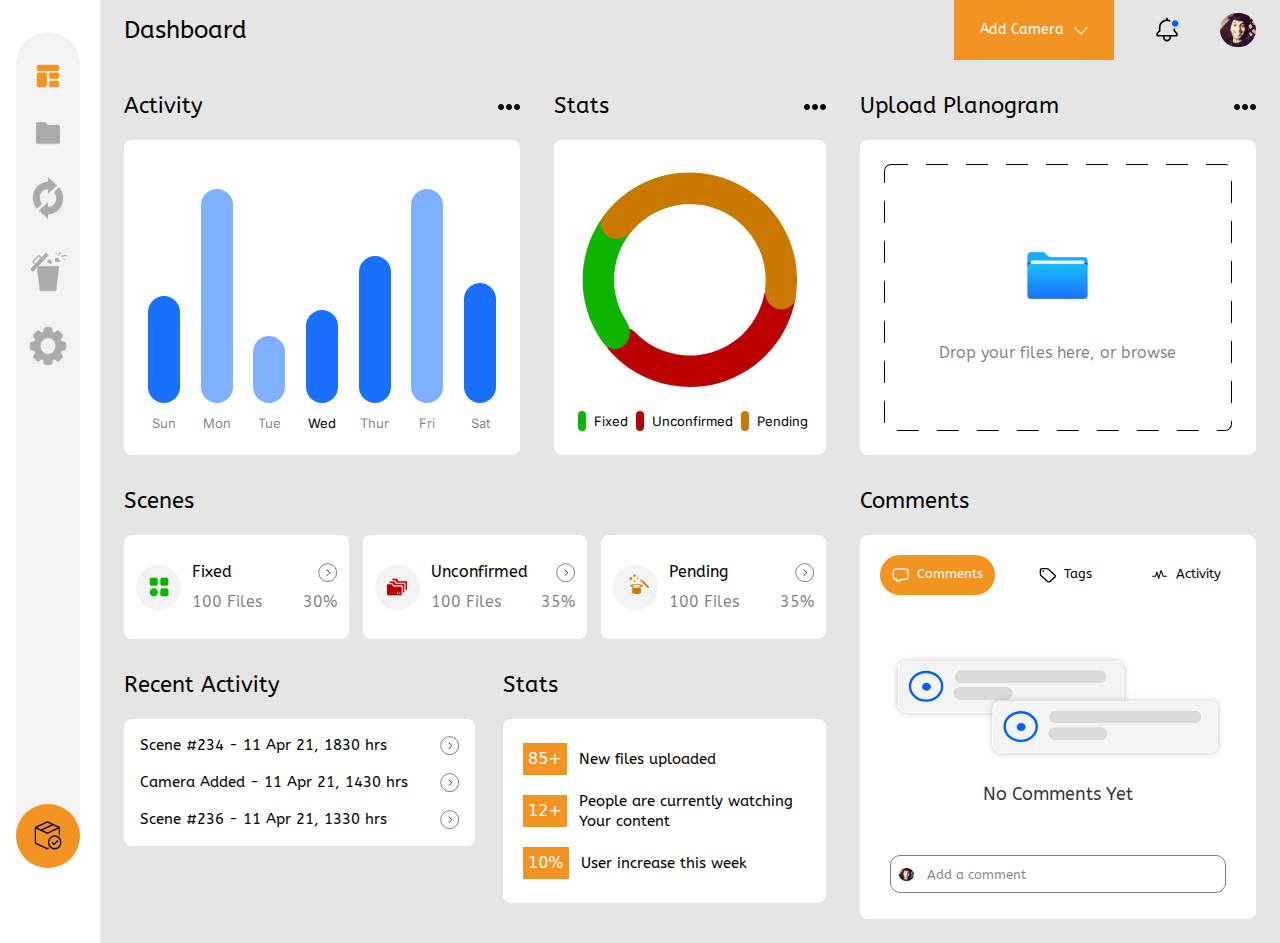
==== commit f26a7ed5: "menu pdate" ====
--- a/index.html
+++ b/index.html
@@ -23,14 +23,15 @@
             <div class="menu__wrapper">
                 <ul class="side__menus">
                     <li class="menu__item">
-                        <a href="" class="menu__link menu__active">
+                        <a href="/" class="menu__link menu__active">
                             <img src="./img/dashboard.png" alt="stockFull" class="img-fluid">
                             <img src="./img/dashboard-active.png" alt="stockfull" class="img-fluid active-img">
                         </a>
                     </li>
                     <li class="menu__item">
-                        <a href="" class="menu__link">
+                        <a href="/scene.html" class="menu__link">
                             <img src="./img/scenes.png" alt="stockfull" class="img-fluid">
+                            <img src="./img/scene-active.png" alt="stockfull" class="img-fluid">
                         </a>
                     </li>
                     <li class="menu__item">
@@ -41,6 +42,11 @@
                     <li class="menu__item">
                         <a href="" class="menu__link">
                             <img src="./img/trash.png" alt="stockfull" class="img-fluid trash-img">
+                        </a>
+                    </li>
+                    <li class="menu__item">
+                        <a href="" class="menu__link">
+                            <img src="./img/settings.png" alt="stockfull" class="img-fluid trash-img">
                         </a>
                     </li>
                     
--- a/css/style.css
+++ b/css/style.css
@@ -93,6 +93,11 @@
 .side__menus .menu__item .menu__link img.active-img{
     display: none;
 }
+
+.side__menus .menu__item .menu__link img:nth-child(2){
+    display: none;
+}
+
 .side__menus .menu__item .menu__link.menu__active img:first-child{
     display: none;
 }
